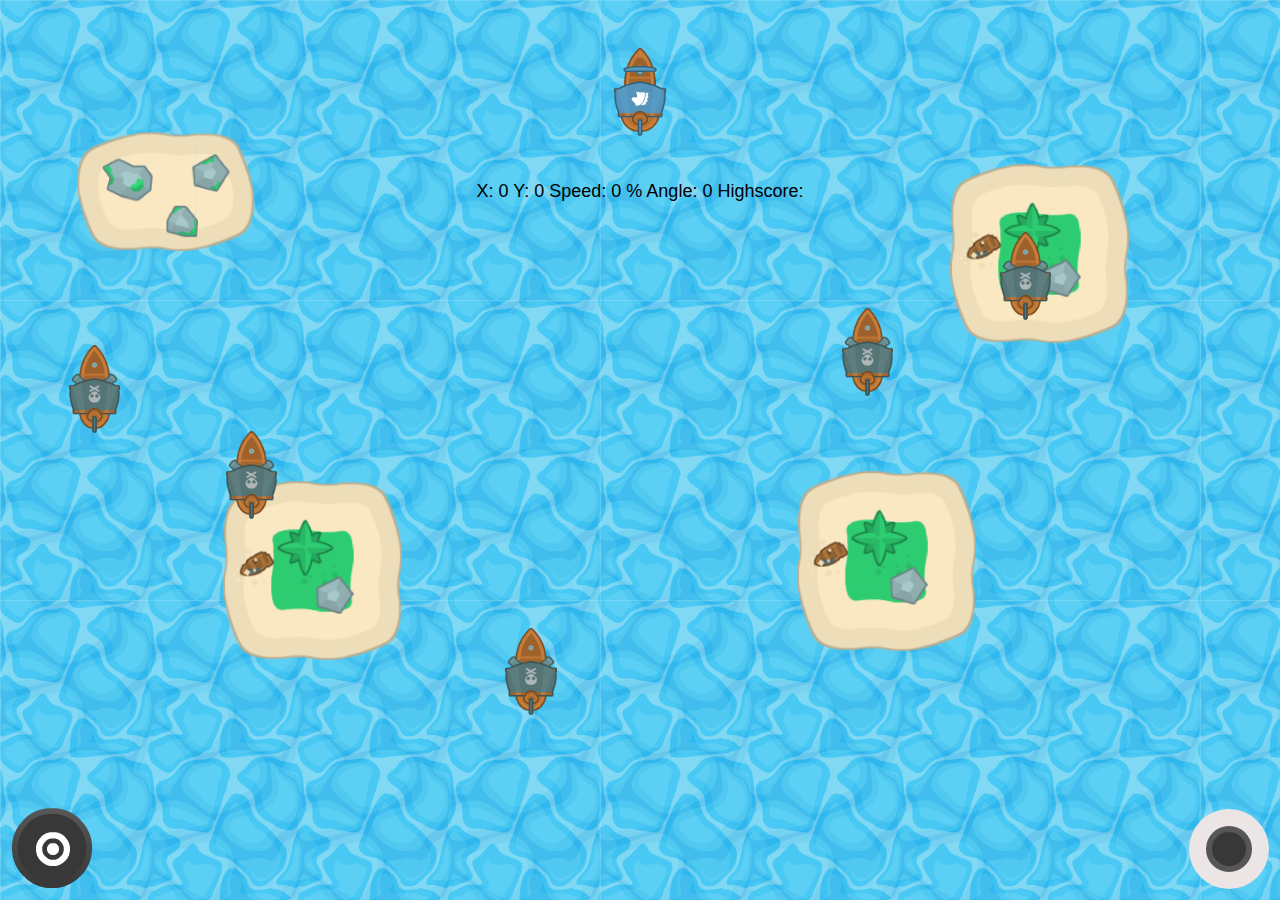
==== Client-Game/Index.html @ 8772dc6d "Merge branch 'main' of https://github.com/DamageWasTaken/Ship-Battle" ====
<!DOCTYPE html>
<html lang="en-US">
    <head>
        <meta charset="UTF-8">
        <meta name="viewport" content="width=device-width, initial-scale=1.0, maximum-scale=1, user-scalable=no">
        <link rel="stylesheet" href="Style.css">
        <script src="Index.js"></script> 
        <title>Battle Ships</title>
    </head>
    <body>
        <main>
            <img id="player" class="ship" src="../Ships/Blue ship 1.png">
            <img id="canonBall1" class="cannonBall" src="../Ships/CanonBall/cannonBall.png">
            <img id="canonBall2" class="cannonBall" src="../Ships/CanonBall/cannonBall.png">
            <img id="enemy1" class="enemy ship" src="../Ships/Black ship 1.png">
            <img id="enemy2" class="enemy ship" src="../Ships/Black ship 1.png">
            <img id="enemy3" class="enemy ship" src="../Ships/Black ship 1.png">
            <img id="enemy4" class="enemy ship" src="../Ships/Black ship 1.png">
            <img id="enemy5" class="enemy ship" src="../Ships/Black ship 1.png">

            <img class="island" id="island0" src="../Assets/Island_1.png">
            <img class="island" id="island1" src="../Assets/Island_1.png">
            <img class="island" id="island2" src="../Assets/Island_1.png">
            <img class="island" id="island3" src="../Assets/Island_1.png">



            <div id="bottomButtons">
                <button id="fireCannonsBTN" onclick="fierCannons()"><img src="../On Screen Buttons/shadedDark48.png"></button>
                <canvas id="canvas" name="game" width="80" height="80"></canvas>
            </div>
        </main>
            <p style="text-align: center; color: black;">
                X: <span id="x_coordinate"> </span>
                Y: <span id="y_coordinate"> </span>
                Speed: <span id="speed"> </span> %
                Angle: <span id="angle"> </span>
                Highscore: <span id="highscore"> </span>
            </p>
    </body>
</html>
---- Client-Game/Style.css ----
:root {
    --h1: 48px;
    --h2: 32px;
    --subtitle: 24px;
    --p: 18px;
    --sub: 16px;
    --small: 14px;
    --green: #428d2a;
    --blue: #0000fe;
    --red: #d31919;
    --orange: #e78514;
    --gray: #383838;
    --light-gray: #565656;
}

html {
    --text: #faeff3;
    --text2: #000;
    --bg: #190009;
    --primary: #e3004f;
    --secondary: #5a3c60;
    --accent: #ec2269;
    --accent2: #260c1a;
    scroll-behavior: smooth;
    -webkit-user-select: none;
    -ms-user-select: none;
    user-select: none;
}

main {
    display: flex;
    flex-direction: column;
    align-items: center;
    justify-content: flex-start;
    margin: 3em 0;
    width: 100%;
}

body {
    display: flex;
    flex-direction: column;
    align-items: center;
    justify-content: flex-start;
    height: 100vh;
    margin: 0 2%;
    gap: 4em;
    width: auto !important;
    overflow: hidden;
    font-family: 'Arimo', sans-serif;
    background-image: url(../Assets/Ocean.png);
    background-size: 600px;
    color: var(--text);
}

nav {
    width: 98vw;
    display: flex;
    flex-basis: 0;
    justify-content: space-between;
    padding-top: 6px;
}

* {
    box-sizing: border-box;
    scroll-padding-top: 3em;
}

a {
    text-decoration: none;
    color: var(--text);
}

p {
    font-size: 18px;
    letter-spacing: normal;
    line-height: 150%;
    font-family: 'Arimo', sans-serif;
}

h1 {
    font-size: var(--h1);
    letter-spacing: -2px;
    font-weight: 700;
    margin: 0;
    font-family: 'Arimo', sans-serif;
}

h2 {
    font-size: var(--h2);
    letter-spacing: -2px;
    font-weight: 700;
    margin: 0;
    font-family: 'Arimo', sans-serif;
}

button {
    border: none;
    background-color: transparent;
}

#bottomButtons {
    display: flex;
    position: fixed;
    bottom: 0;
    margin-bottom: 6px;
    padding: 0 6px 0 6px;
    width: 100%;
    justify-content: space-between;
    z-index: 2;
}

#fireCannonsBTN:active {
    transform: scale(0.95);
}

#player {
    position: absolute;
    transition: opacity 1s;
}

.cannonBall {
    position: absolute;
}

.enemy {
    position: absolute;
    display: none;
}

.island {
    position: absolute;
    width: 14%;
}

.ship{
    width: 4%;
    z-index: 1;
}
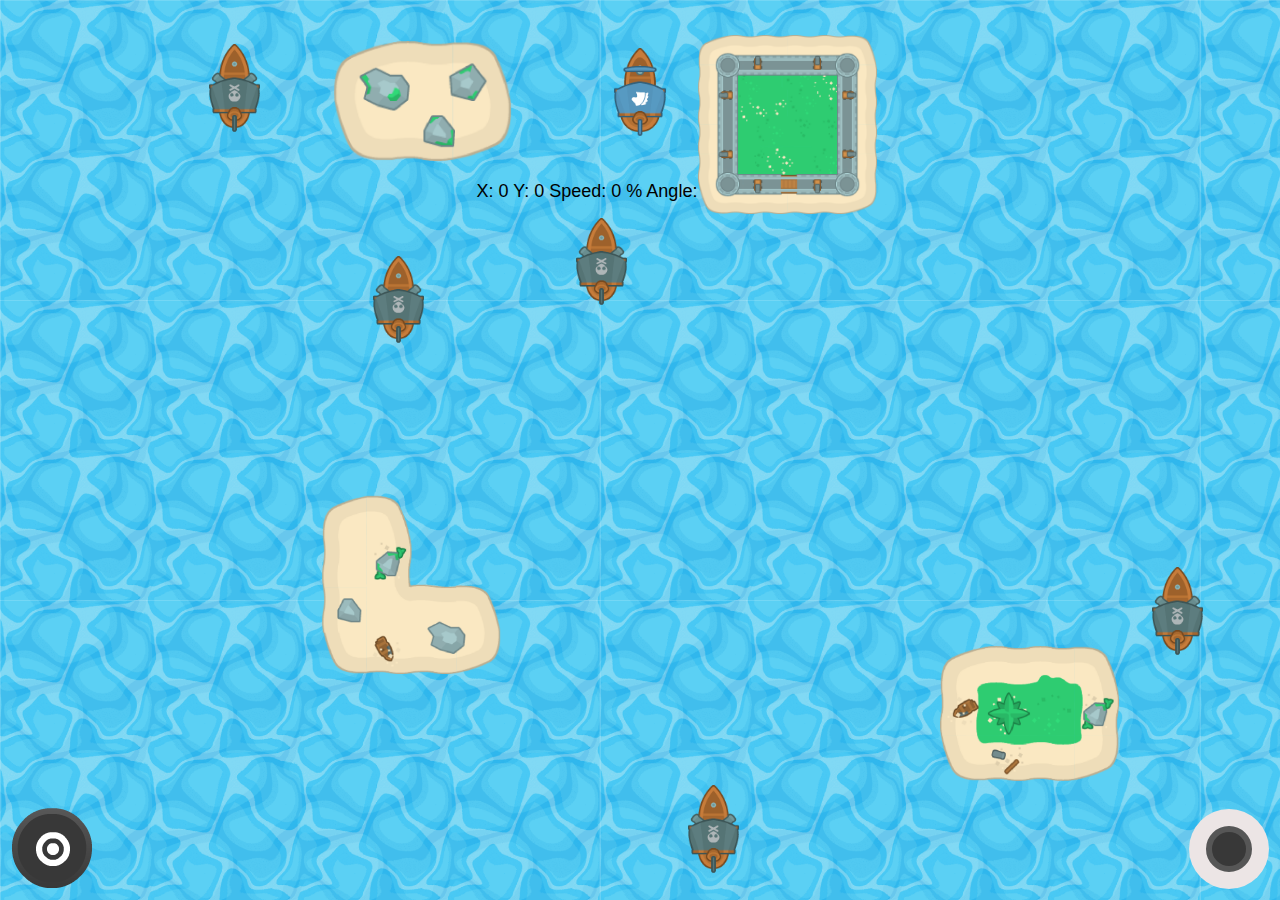
==== commit 45f4be78: "Changed localtion of assets" ====
--- a/Client-Game/Index.html
+++ b/Client-Game/Index.html
@@ -18,10 +18,10 @@
             <img id="enemy4" class="enemy ship" src="../Ships/Black ship 1.png">
             <img id="enemy5" class="enemy ship" src="../Ships/Black ship 1.png">
 
-            <img class="island" id="island0" src="../Assets/Island_1.png">
-            <img class="island" id="island1" src="../Assets/Island_1.png">
-            <img class="island" id="island2" src="../Assets/Island_1.png">
-            <img class="island" id="island3" src="../Assets/Island_1.png">
+            <img class="island" id="island0" src="Assets/Island_1.png">
+            <img class="island" id="island1" src="Assets/Island_1.png">
+            <img class="island" id="island2" src="Assets/Island_1.png">
+            <img class="island" id="island3" src="Assets/Island_1.png">
 
 
 
--- a/Client-Game/Style.css
+++ b/Client-Game/Style.css
@@ -47,7 +47,7 @@
     width: auto !important;
     overflow: hidden;
     font-family: 'Arimo', sans-serif;
-    background-image: url(../Assets/Ocean.png);
+    background-image: url(Assets/Ocean.png);
     background-size: 600px;
     color: var(--text);
 }
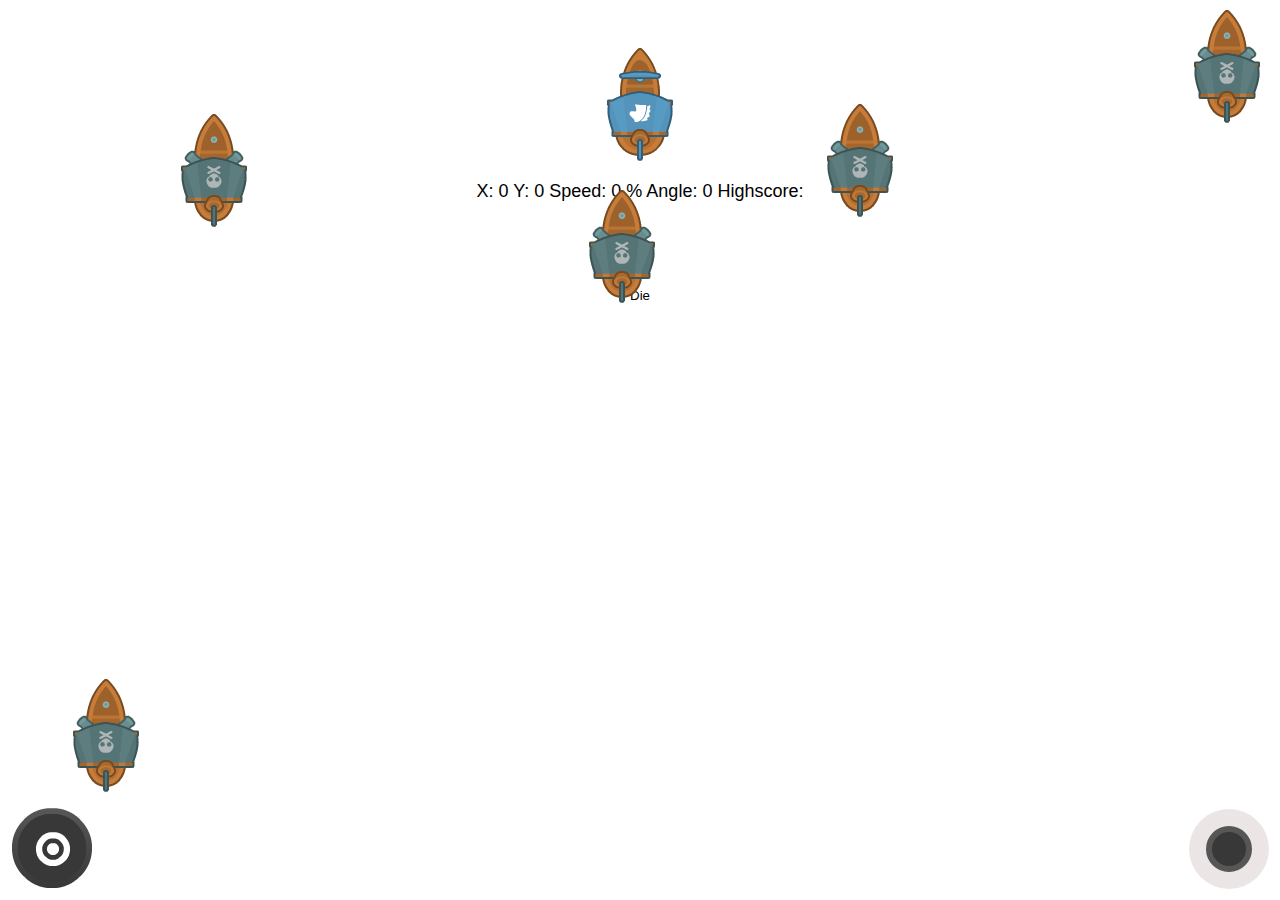
==== commit b5ae975e: "More small changes" ====
--- a/Client-Game/Index.html
+++ b/Client-Game/Index.html
@@ -9,19 +9,16 @@
     </head>
     <body>
         <main>
-            <img id="player" class="ship" src="../Ships/Blue ship 1.png">
+            <img id="player" src="../Ships/Blue ship 1.png">
             <img id="canonBall1" class="cannonBall" src="../Ships/CanonBall/cannonBall.png">
             <img id="canonBall2" class="cannonBall" src="../Ships/CanonBall/cannonBall.png">
-            <img id="enemy1" class="enemy ship" src="../Ships/Black ship 1.png">
-            <img id="enemy2" class="enemy ship" src="../Ships/Black ship 1.png">
-            <img id="enemy3" class="enemy ship" src="../Ships/Black ship 1.png">
-            <img id="enemy4" class="enemy ship" src="../Ships/Black ship 1.png">
-            <img id="enemy5" class="enemy ship" src="../Ships/Black ship 1.png">
+            <img id="enemy1" class="enemy" src="../Ships/Black ship 1.png">
+            <img id="enemy2" class="enemy" src="../Ships/Black ship 1.png">
+            <img id="enemy3" class="enemy" src="../Ships/Black ship 1.png">
+            <img id="enemy4" class="enemy" src="../Ships/Black ship 1.png">
+            <img id="enemy5" class="enemy" src="../Ships/Black ship 1.png">
 
-            <img class="island" id="island0" src="Assets/Island_1.png">
-            <img class="island" id="island1" src="Assets/Island_1.png">
-            <img class="island" id="island2" src="Assets/Island_1.png">
-            <img class="island" id="island3" src="Assets/Island_1.png">
+
 
 
 
@@ -36,6 +33,15 @@
                 Speed: <span id="speed"> </span> %
                 Angle: <span id="angle"> </span>
                 Highscore: <span id="highscore"> </span>
+                
             </p>
+            <button onclick="OpenPopUp()">Die</button>
+            <div id="popup">
+            <form action="insert.php" method="post">
+                <label for="search">Submit your score</label>
+                <input type="text" name="username" id="search" placeholder="Navn" >
+                <input id="highscore2" type="text" name="highscore" readonly> 
+                <button onclick="OpenPopUp()">Sumbit</button>
+            </div>
     </body>
 </html>--- a/Client-Game/Style.css
+++ b/Client-Game/Style.css
@@ -47,8 +47,6 @@
     width: auto !important;
     overflow: hidden;
     font-family: 'Arimo', sans-serif;
-    background-image: url(Assets/Ocean.png);
-    background-size: 600px;
     color: var(--text);
 }
 
@@ -106,7 +104,6 @@
     padding: 0 6px 0 6px;
     width: 100%;
     justify-content: space-between;
-    z-index: 2;
 }
 
 #fireCannonsBTN:active {
@@ -127,12 +124,9 @@
     display: none;
 }
 
-.island {
-    position: absolute;
-    width: 14%;
+#popup {
+    display: none;
 }
-
-.ship{
-    width: 4%;
-    z-index: 1;
-}
+.show {
+    display: flex !important; 
+}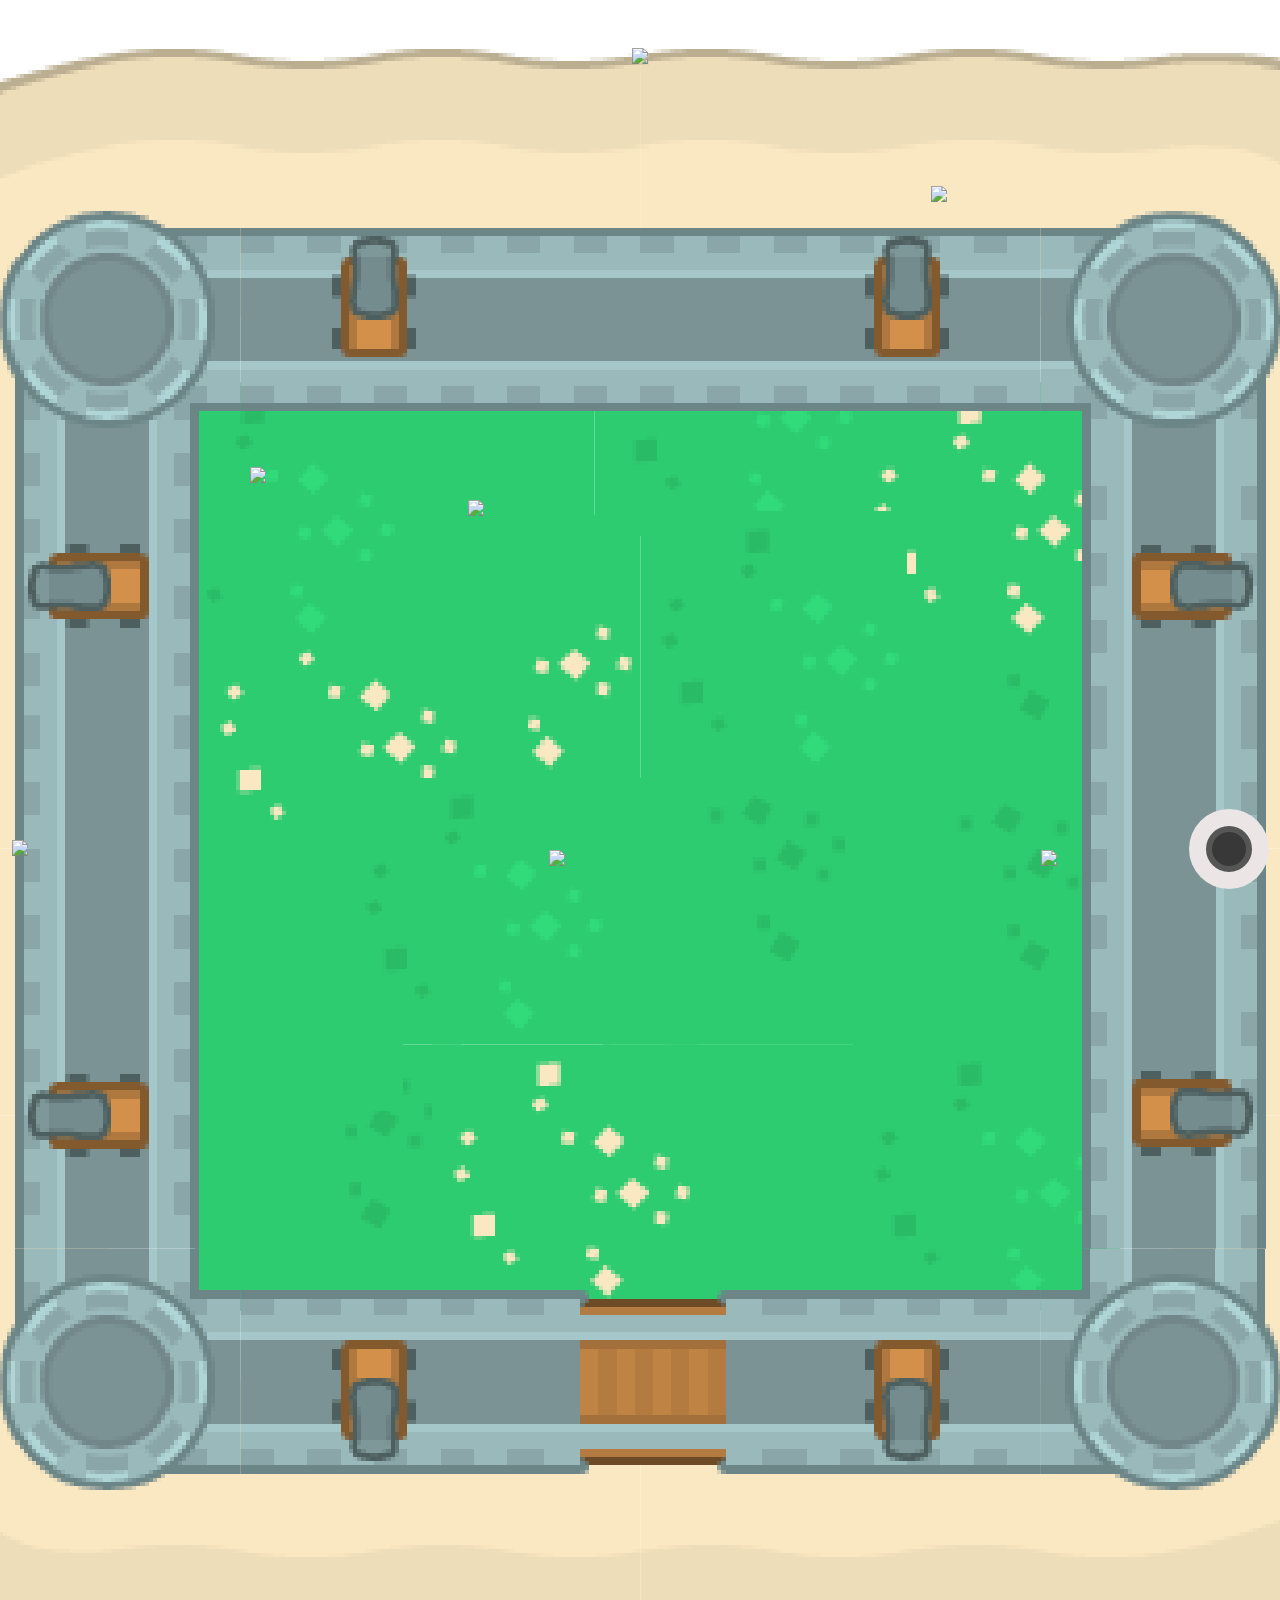
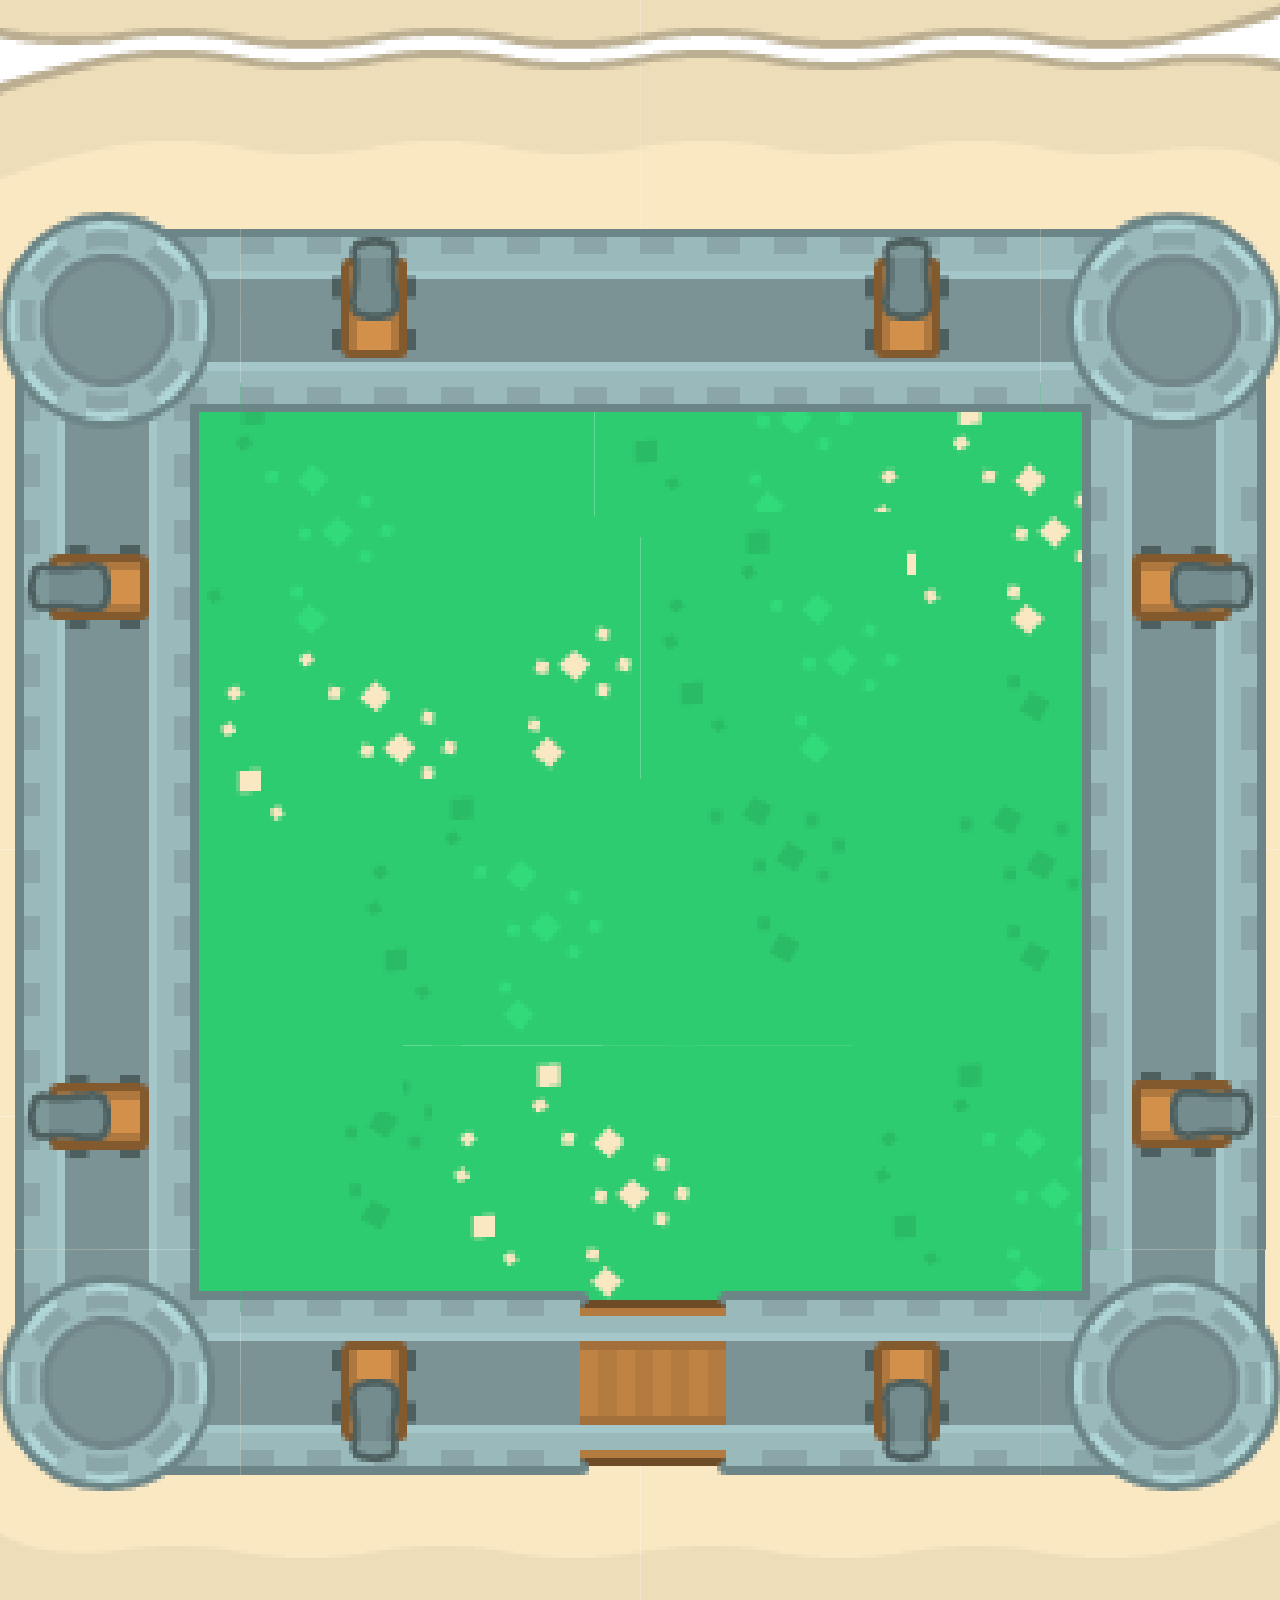
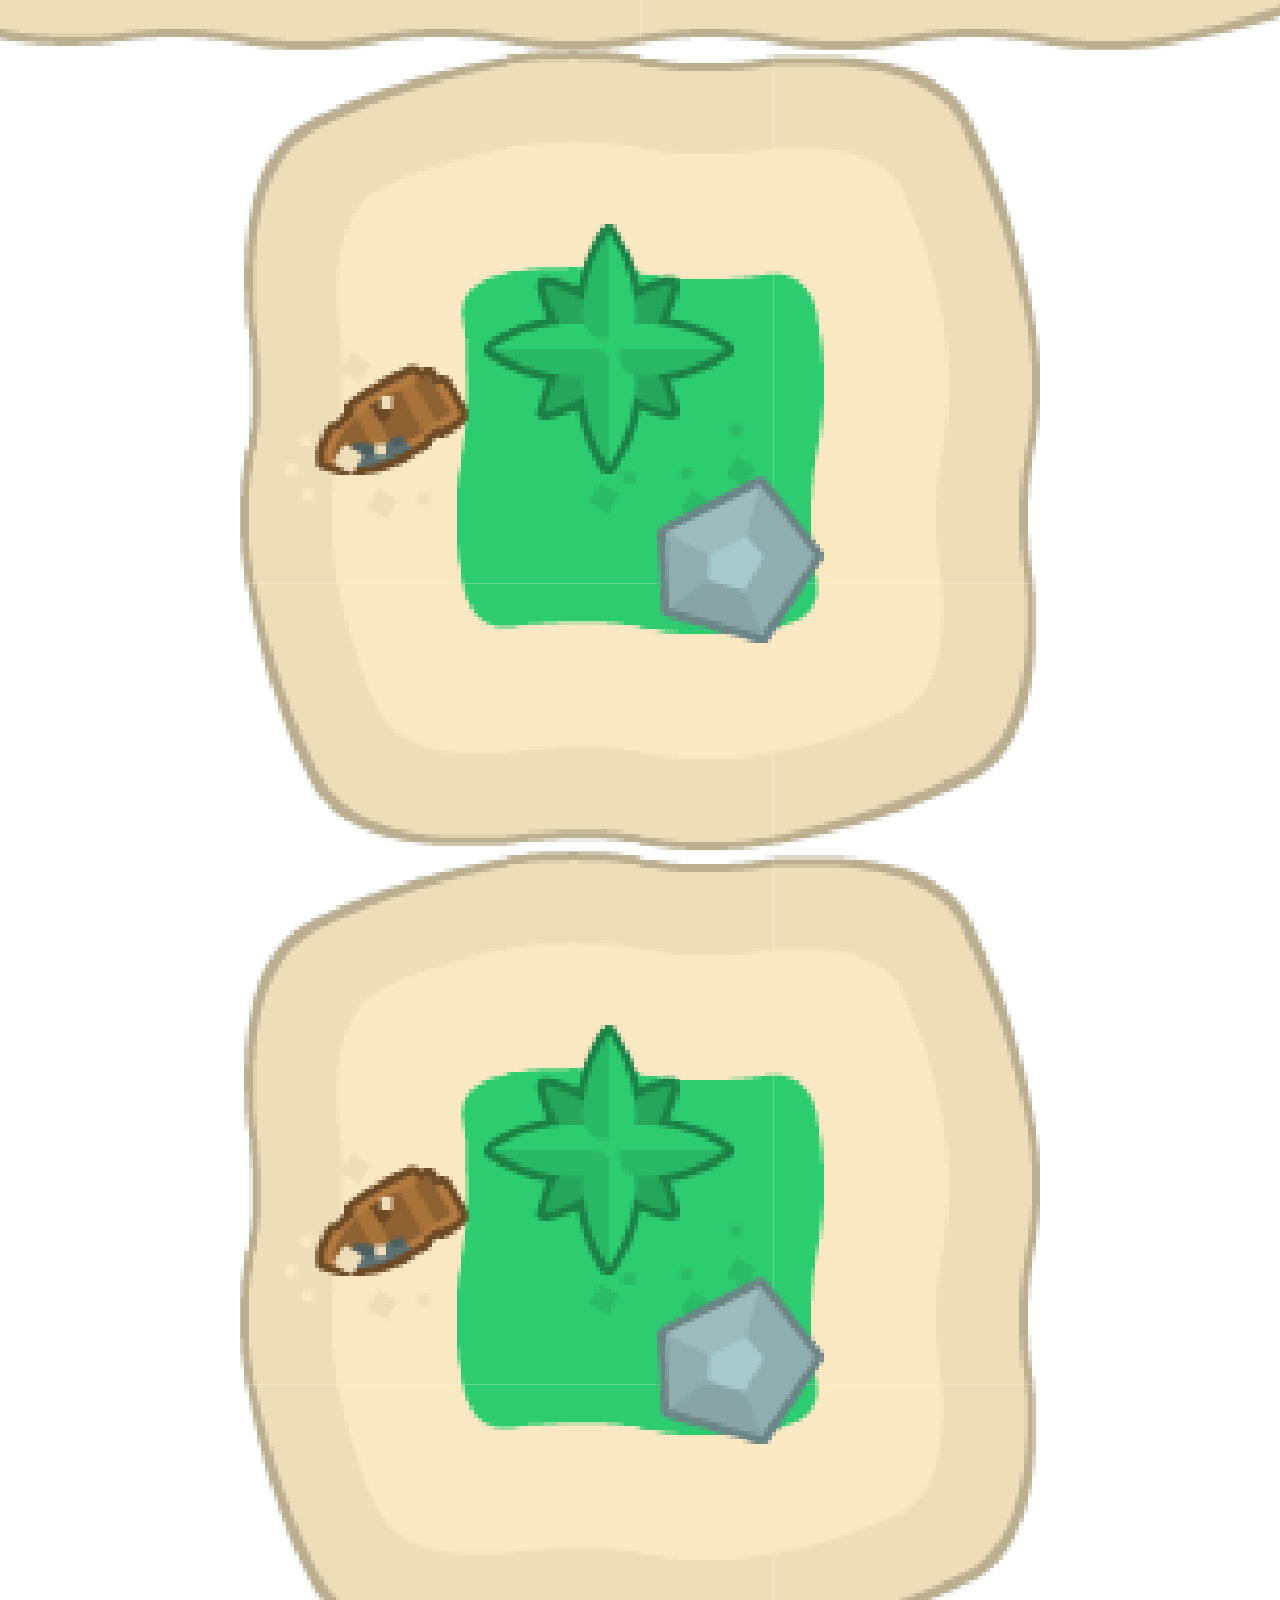
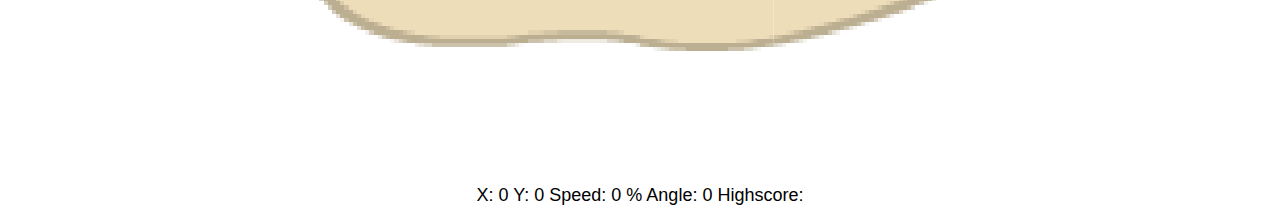
==== commit a1f37348: "Prepare for website" ====
--- a/Client-Game/Index.html
+++ b/Client-Game/Index.html
@@ -9,21 +9,24 @@
     </head>
     <body>
         <main>
-            <img id="player" src="../Ships/Blue ship 1.png">
-            <img id="canonBall1" class="cannonBall" src="../Ships/CanonBall/cannonBall.png">
-            <img id="canonBall2" class="cannonBall" src="../Ships/CanonBall/cannonBall.png">
-            <img id="enemy1" class="enemy" src="../Ships/Black ship 1.png">
-            <img id="enemy2" class="enemy" src="../Ships/Black ship 1.png">
-            <img id="enemy3" class="enemy" src="../Ships/Black ship 1.png">
-            <img id="enemy4" class="enemy" src="../Ships/Black ship 1.png">
-            <img id="enemy5" class="enemy" src="../Ships/Black ship 1.png">
+            <img id="player" class="ship" src="Ships/Blue ship 1.png">
+            <img id="canonBall1" class="cannonBall" src="Ships/CanonBall/cannonBall.png">
+            <img id="canonBall2" class="cannonBall" src="Ships/CanonBall/cannonBall.png">
+            <img id="enemy1" class="enemy ship" src="Ships/Red ship 1.png">
+            <img id="enemy2" class="enemy ship" src="Ships/Green ship 1.png">
+            <img id="enemy3" class="enemy ship" src="Ships/Yellow ship 1.png">
+            <img id="enemy4" class="enemy ship" src="Ships/Blue ship 1.png">
+            <img id="enemy5" class="enemy ship" src="Ships/Black ship 1.png">
 
-
+            <img class="island" id="island0" src="Assets/Island_1.png">
+            <img class="island" id="island1" src="Assets/Island_1.png">
+            <img class="island" id="island2" src="Assets/Island_1.png">
+            <img class="island" id="island3" src="Assets/Island_1.png">
 
 
 
             <div id="bottomButtons">
-                <button id="fireCannonsBTN" onclick="fierCannons()"><img src="../On Screen Buttons/shadedDark48.png"></button>
+                <button id="fireCannonsBTN" onclick="fierCannons()"><img src="On Screen Buttons/shadedDark48.png"></button>
                 <canvas id="canvas" name="game" width="80" height="80"></canvas>
             </div>
         </main>
@@ -33,15 +36,6 @@
                 Speed: <span id="speed"> </span> %
                 Angle: <span id="angle"> </span>
                 Highscore: <span id="highscore"> </span>
-                
             </p>
-            <button onclick="OpenPopUp()">Die</button>
-            <div id="popup">
-            <form action="insert.php" method="post">
-                <label for="search">Submit your score</label>
-                <input type="text" name="username" id="search" placeholder="Navn" >
-                <input id="highscore2" type="text" name="highscore" readonly> 
-                <button onclick="OpenPopUp()">Sumbit</button>
-            </div>
     </body>
 </html>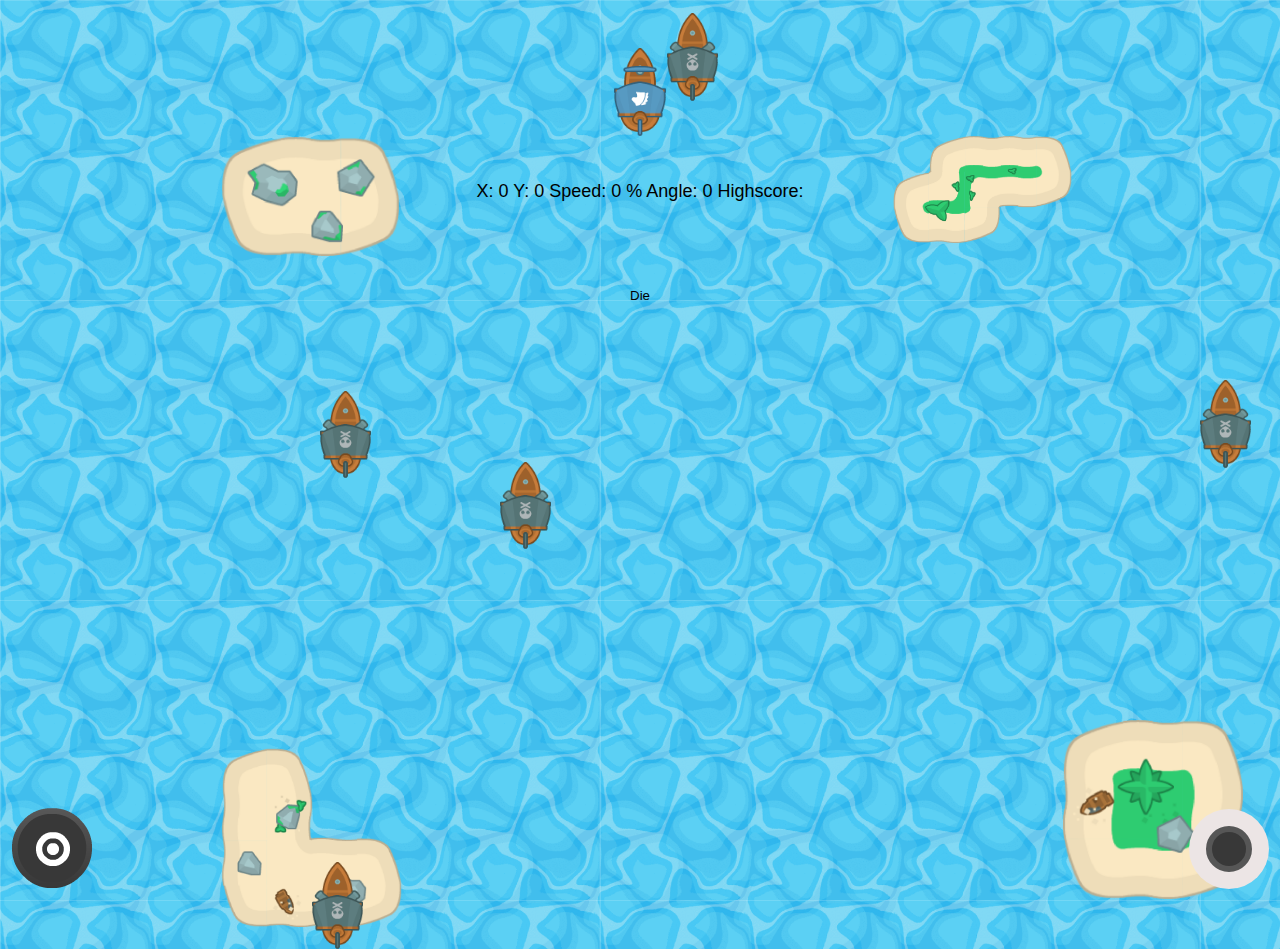
==== commit 884d5e72: "Merge branch 'main' of https://github.com/DamageWasTaken/Ship-Battle" ====
--- a/Client-Game/Index.html
+++ b/Client-Game/Index.html
@@ -9,14 +9,14 @@
     </head>
     <body>
         <main>
-            <img id="player" class="ship" src="Ships/Blue ship 1.png">
-            <img id="canonBall1" class="cannonBall" src="Ships/CanonBall/cannonBall.png">
-            <img id="canonBall2" class="cannonBall" src="Ships/CanonBall/cannonBall.png">
-            <img id="enemy1" class="enemy ship" src="Ships/Red ship 1.png">
-            <img id="enemy2" class="enemy ship" src="Ships/Green ship 1.png">
-            <img id="enemy3" class="enemy ship" src="Ships/Yellow ship 1.png">
-            <img id="enemy4" class="enemy ship" src="Ships/Blue ship 1.png">
-            <img id="enemy5" class="enemy ship" src="Ships/Black ship 1.png">
+            <img id="player" class="ship" src="../Ships/Blue ship 1.png">
+            <img id="canonBall1" class="cannonBall" src="../Ships/CanonBall/cannonBall.png">
+            <img id="canonBall2" class="cannonBall" src="../Ships/CanonBall/cannonBall.png">
+            <img id="enemy1" class="enemy ship" src="../Ships/Black ship 1.png">
+            <img id="enemy2" class="enemy ship" src="../Ships/Black ship 1.png">
+            <img id="enemy3" class="enemy ship" src="../Ships/Black ship 1.png">
+            <img id="enemy4" class="enemy ship" src="../Ships/Black ship 1.png">
+            <img id="enemy5" class="enemy ship" src="../Ships/Black ship 1.png">
 
             <img class="island" id="island0" src="Assets/Island_1.png">
             <img class="island" id="island1" src="Assets/Island_1.png">
@@ -26,7 +26,7 @@
 
 
             <div id="bottomButtons">
-                <button id="fireCannonsBTN" onclick="fierCannons()"><img src="On Screen Buttons/shadedDark48.png"></button>
+                <button id="fireCannonsBTN" onclick="fierCannons()"><img src="../On Screen Buttons/shadedDark48.png"></button>
                 <canvas id="canvas" name="game" width="80" height="80"></canvas>
             </div>
         </main>
@@ -36,6 +36,15 @@
                 Speed: <span id="speed"> </span> %
                 Angle: <span id="angle"> </span>
                 Highscore: <span id="highscore"> </span>
+                
             </p>
+            <button onclick="OpenPopUp()">Die</button>
+            <div id="popup">
+            <form action="insert.php" method="post">
+                <label for="search">Submit your score</label>
+                <input type="text" name="username" id="search" placeholder="Navn" >
+                <input id="highscore2" type="text" name="highscore" readonly> 
+                <button onclick="OpenPopUp()">Sumbit</button>
+            </div>
     </body>
 </html>--- a/Client-Game/Style.css
+++ b/Client-Game/Style.css
@@ -47,6 +47,8 @@
     width: auto !important;
     overflow: hidden;
     font-family: 'Arimo', sans-serif;
+    background-image: url(Assets/Ocean.png);
+    background-size: 600px;
     color: var(--text);
 }
 
@@ -104,6 +106,7 @@
     padding: 0 6px 0 6px;
     width: 100%;
     justify-content: space-between;
+    z-index: 2;
 }
 
 #fireCannonsBTN:active {
@@ -124,6 +127,26 @@
     display: none;
 }
 
+.island {
+    position: absolute;
+    width: 14%;
+}
+
+.ship{
+    width: 4%;
+    z-index: 1;
+}
+
+.island {
+    position: absolute;
+    width: 14%;
+}
+
+.ship{
+    width: 4%;
+    z-index: 1;
+}
+
 #popup {
     display: none;
 }
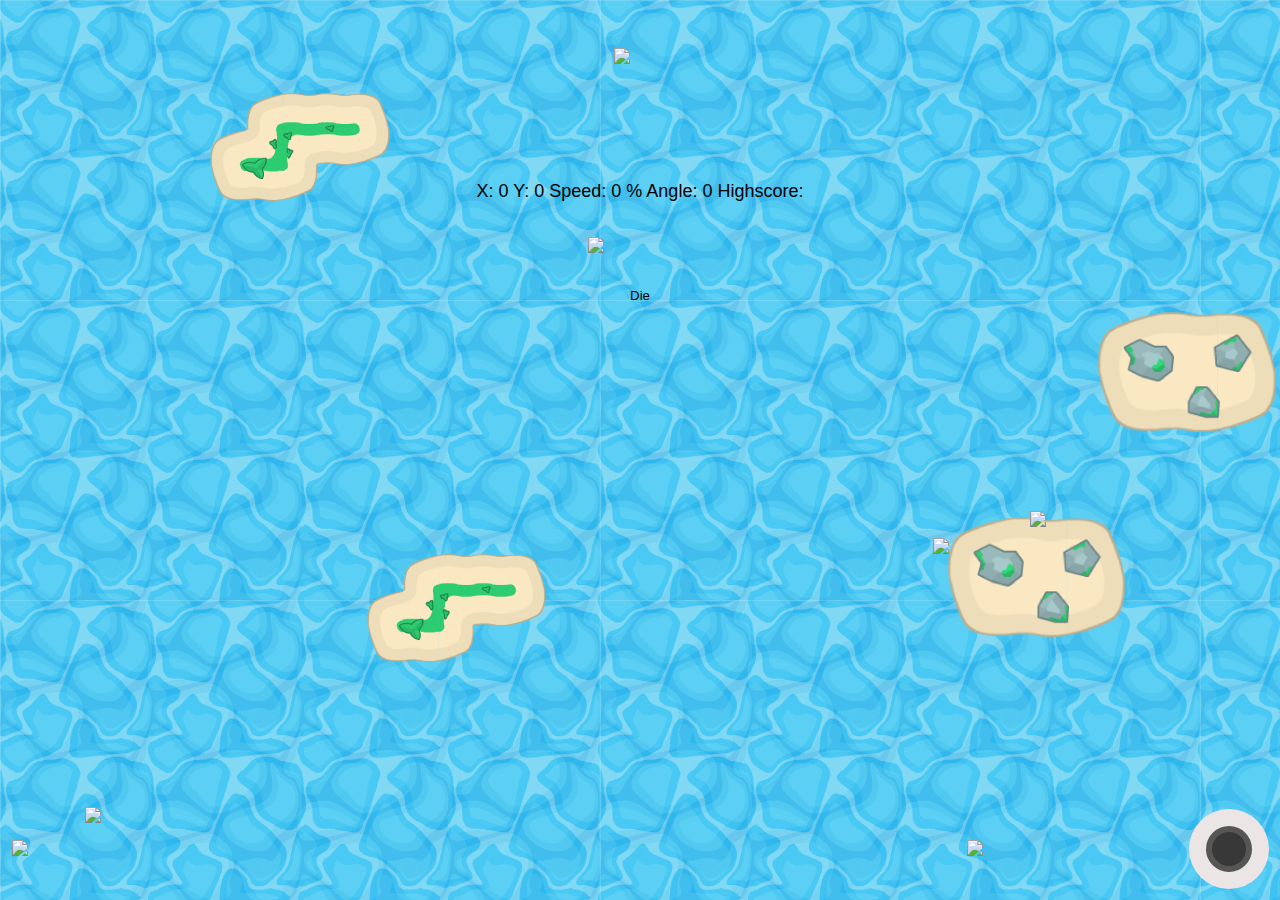
==== commit 8f883dab: "Merge branch 'main' of https://github.com/DamageWasTaken/Ship-Battle" ====
--- a/Client-Game/Index.html
+++ b/Client-Game/Index.html
@@ -9,14 +9,14 @@
     </head>
     <body>
         <main>
-            <img id="player" class="ship" src="../Ships/Blue ship 1.png">
-            <img id="canonBall1" class="cannonBall" src="../Ships/CanonBall/cannonBall.png">
-            <img id="canonBall2" class="cannonBall" src="../Ships/CanonBall/cannonBall.png">
-            <img id="enemy1" class="enemy ship" src="../Ships/Black ship 1.png">
-            <img id="enemy2" class="enemy ship" src="../Ships/Black ship 1.png">
-            <img id="enemy3" class="enemy ship" src="../Ships/Black ship 1.png">
-            <img id="enemy4" class="enemy ship" src="../Ships/Black ship 1.png">
-            <img id="enemy5" class="enemy ship" src="../Ships/Black ship 1.png">
+            <img id="player" class="ship" src="Ships/Blue ship 1.png">
+            <img id="canonBall1" class="cannonBall" src="Ships/CanonBall/cannonBall.png">
+            <img id="canonBall2" class="cannonBall" src="Ships/CanonBall/cannonBall.png">
+            <img id="enemy1" class="enemy ship" src="Ships/Red ship 1.png">
+            <img id="enemy2" class="enemy ship" src="Ships/Green ship 1.png">
+            <img id="enemy3" class="enemy ship" src="Ships/Yellow ship 1.png">
+            <img id="enemy4" class="enemy ship" src="Ships/Blue ship 1.png">
+            <img id="enemy5" class="enemy ship" src="Ships/Black ship 1.png">
 
             <img class="island" id="island0" src="Assets/Island_1.png">
             <img class="island" id="island1" src="Assets/Island_1.png">
@@ -26,7 +26,7 @@
 
 
             <div id="bottomButtons">
-                <button id="fireCannonsBTN" onclick="fierCannons()"><img src="../On Screen Buttons/shadedDark48.png"></button>
+                <button id="fireCannonsBTN" onclick="fierCannons()"><img src="On Screen Buttons/shadedDark48.png"></button>
                 <canvas id="canvas" name="game" width="80" height="80"></canvas>
             </div>
         </main>
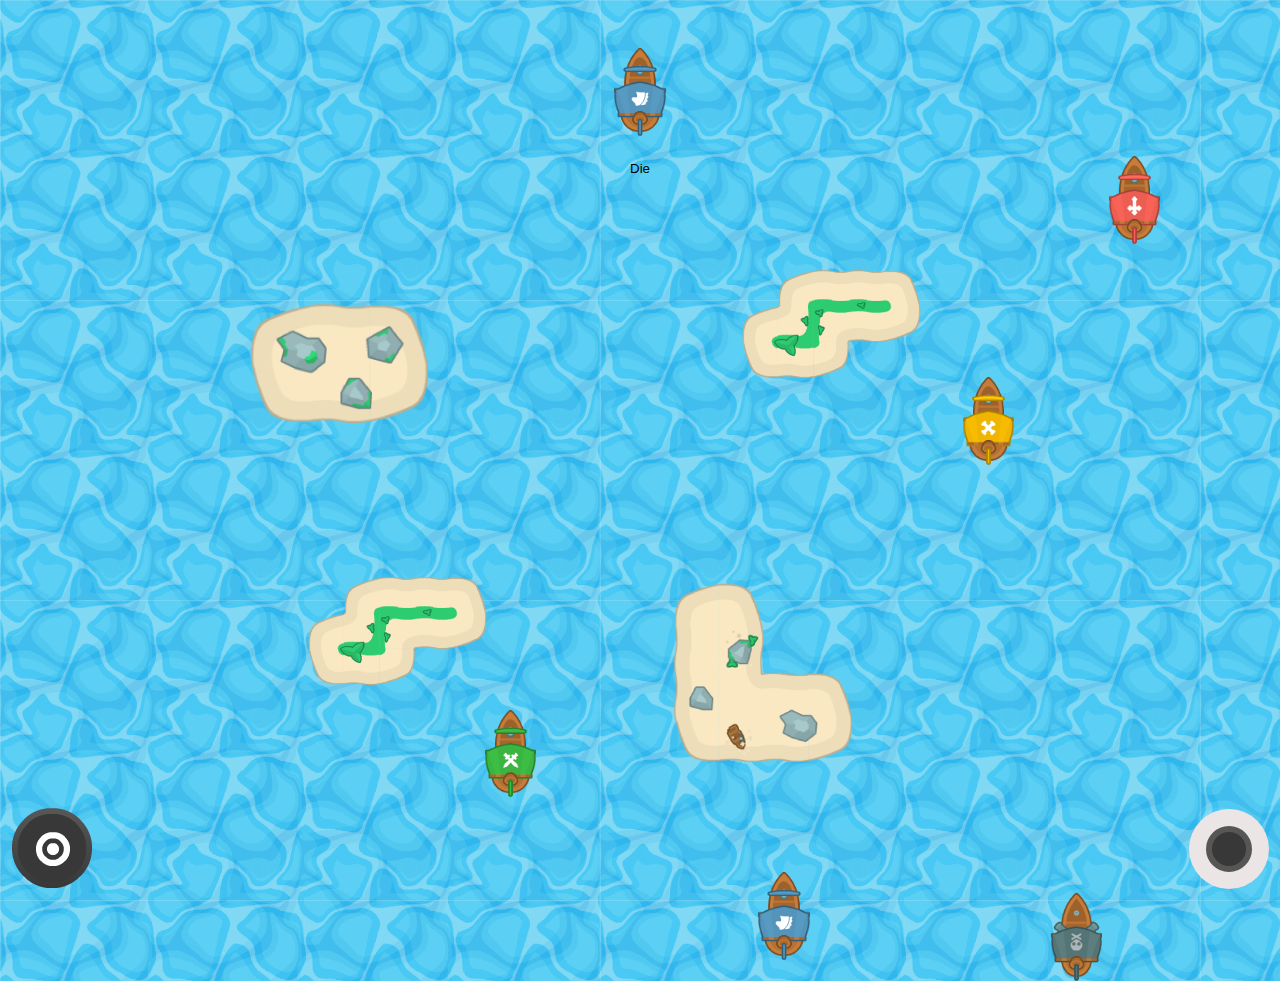
==== commit 5437b386: "Changed location of lots of items" ====
--- a/Client-Game/Index.html
+++ b/Client-Game/Index.html
@@ -18,10 +18,10 @@
             <img id="enemy4" class="enemy ship" src="Ships/Blue ship 1.png">
             <img id="enemy5" class="enemy ship" src="Ships/Black ship 1.png">
 
-            <img class="island" id="island0" src="Assets/Island_1.png">
-            <img class="island" id="island1" src="Assets/Island_1.png">
-            <img class="island" id="island2" src="Assets/Island_1.png">
-            <img class="island" id="island3" src="Assets/Island_1.png">
+            <img class="island" id="island0" src="Island_1.png">
+            <img class="island" id="island1" src="Island_1.png">
+            <img class="island" id="island2" src="Island_1.png">
+            <img class="island" id="island3" src="Island_1.png">
 
 
 
@@ -30,7 +30,7 @@
                 <canvas id="canvas" name="game" width="80" height="80"></canvas>
             </div>
         </main>
-            <p style="text-align: center; color: black;">
+            <p id="debugText" style="text-align: center; color: black;">
                 X: <span id="x_coordinate"> </span>
                 Y: <span id="y_coordinate"> </span>
                 Speed: <span id="speed"> </span> %
--- a/Client-Game/Style.css
+++ b/Client-Game/Style.css
@@ -47,9 +47,13 @@
     width: auto !important;
     overflow: hidden;
     font-family: 'Arimo', sans-serif;
-    background-image: url(Assets/Ocean.png);
+    background-image: url(Ocean.png);
     background-size: 600px;
     color: var(--text);
+}
+
+#debugText {
+    display: none;
 }
 
 nav {
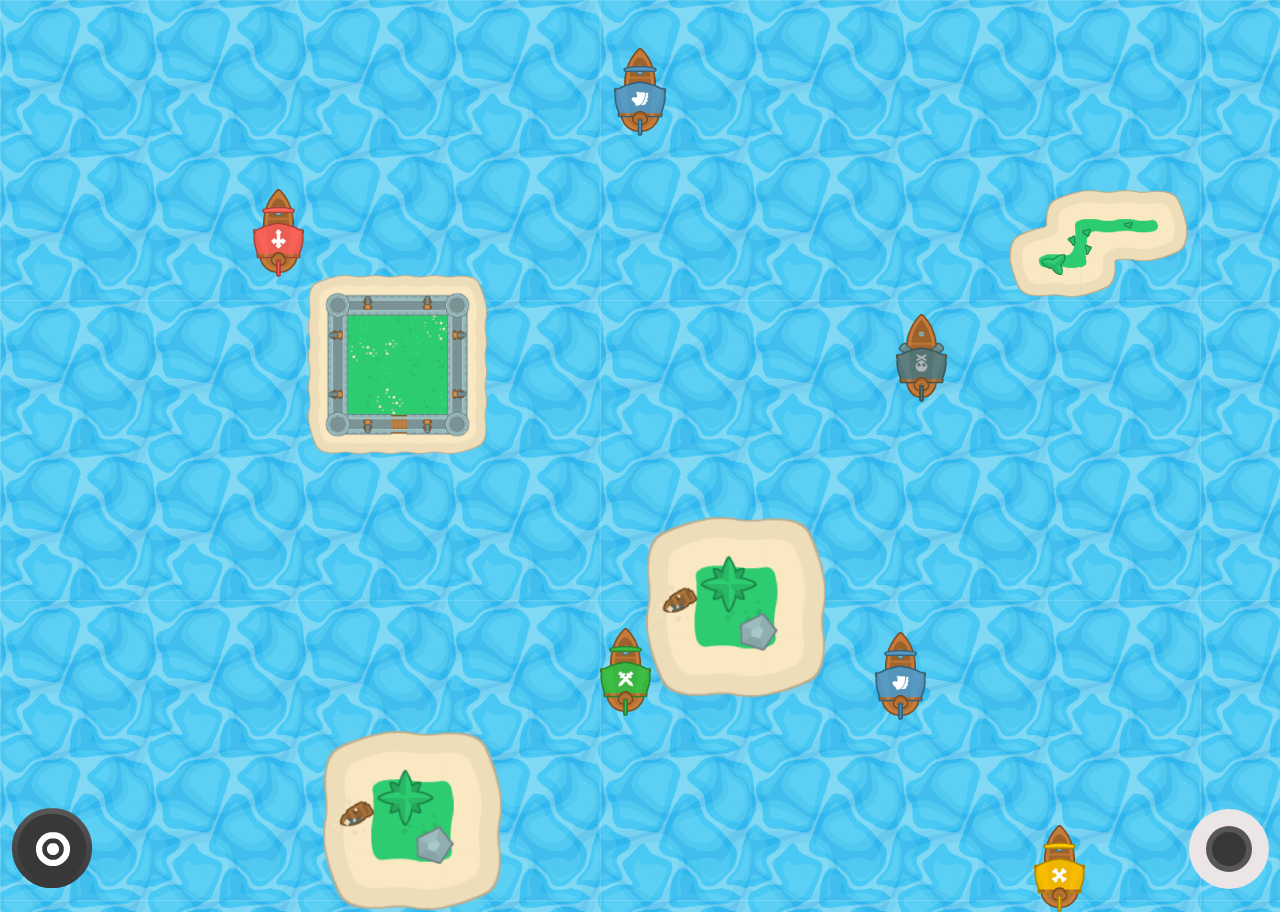
==== commit 1b328eb9: "unfinished changes" ====
--- a/Client-Game/Index.html
+++ b/Client-Game/Index.html
@@ -37,14 +37,21 @@
                 Angle: <span id="angle"> </span>
                 Highscore: <span id="highscore"> </span>
                 
-            </p>
-            <button onclick="OpenPopUp()">Die</button>
+            </p>    
             <div id="popup">
-            <form action="insert.php" method="post">
-                <label for="search">Submit your score</label>
-                <input type="text" name="username" id="search" placeholder="Navn" >
-                <input id="highscore2" type="text" name="highscore" readonly> 
-                <button onclick="OpenPopUp()">Sumbit</button>
+                <div id="innerContainer">
+                    <p class="popupText" >Game Over!</p>
+                    <div class="textContainer">
+                        <p class="popupText">Navn</p>
+                        <p class="popupText">Score</p>
+                    </div>
+                    <form id="form" action="insert.php" method="post">
+                        <input type="text" name="username" id="search" placeholder="Navn" >
+                        <input id="highscore" type="text" value="0" readonly><br>
+                        <button id="submitButton" onclick="OpenPopUp()">Sumbit</button>
+                    </form>
+                </div>
+                <div id="blurBg"></div>
             </div>
     </body>
 </html>--- a/Client-Game/Style.css
+++ b/Client-Game/Style.css
@@ -122,6 +122,15 @@
     transition: opacity 1s;
 }
 
+#blurBg {
+    background-image: url(Ocean.png);
+    filter: blur(8px);
+    -webkit-filter: blur(8px);
+    background-size: 600px;
+    width: 100%;
+    height: 100%;
+}
+
 .cannonBall {
     position: absolute;
 }
@@ -152,8 +161,53 @@
 }
 
 #popup {
+    position: absolute;
     display: none;
-}
+    z-index: 10;
+    flex-direction: column;
+    justify-content: center;
+    align-items: center;
+    width: 100%;
+    height: 100%;
+}
+
+#innerContainer {
+    position: absolute;
+    flex-direction: column;
+    justify-content: center;
+    align-items: center;
+    display: flex;
+    z-index: 1;
+    background-color: white;
+    border-radius: 6px;
+    display: flex;
+    width: 350px;
+}
+
+.textContainer {
+    display: flex;
+    flex-direction: row;
+    width: 100%;
+    justify-content: space-around;
+}
+
+.popupText {
+    color: #000;
+    line-height: 0;
+}
+
+#submitButton {
+    margin-top: 6px;
+    border: 2px solid black;
+    border-radius: 6px;
+}
+
+#form {
+    display: flex;
+    flex-wrap: wrap;
+    justify-content: center;
+}
+
 .show {
     display: flex !important; 
 }